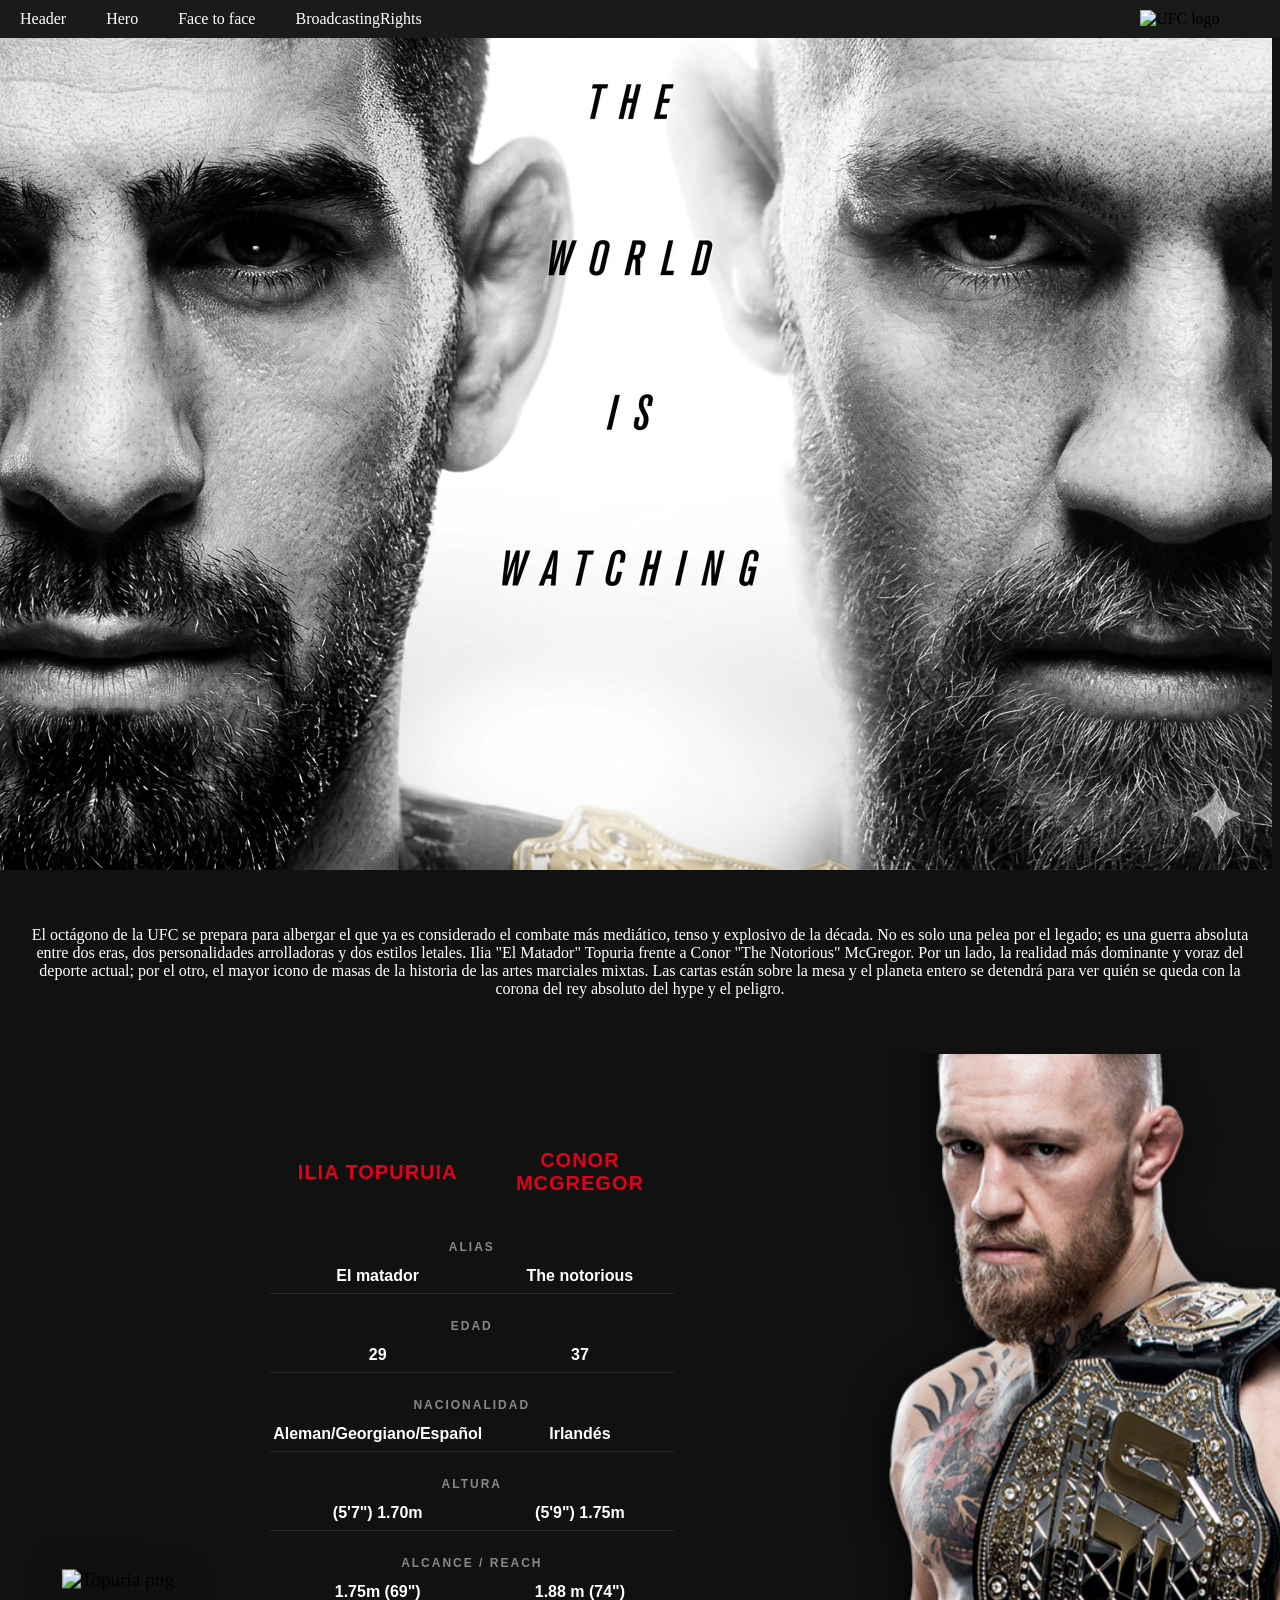
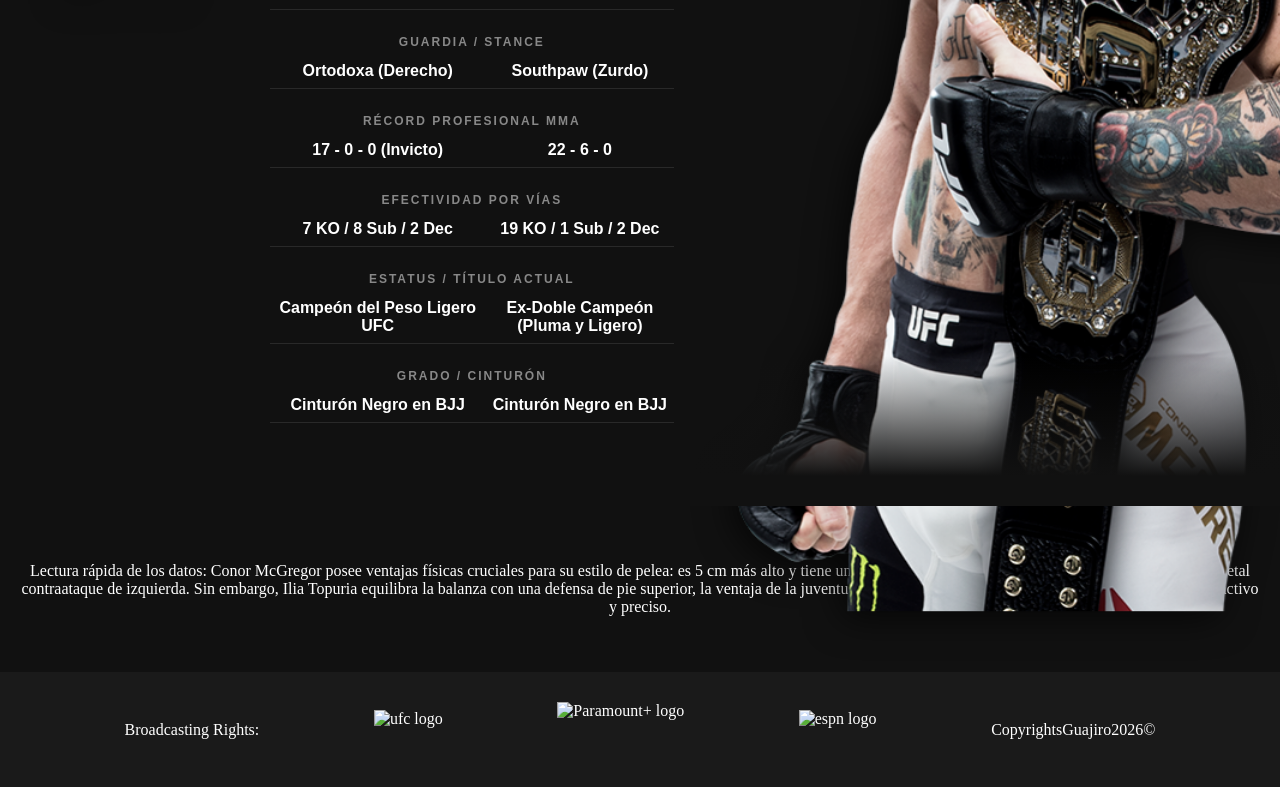
==== index.html @ 89a9b251 "cambio nombre a index" ====
<!DOCTYPE html>
<html lang="en">
<head>
    <meta charset="UTF-8">
    <meta name="viewport" content="width=device-width, initial-scale=1.0">
    <title>UFC Card</title>
    <link rel="stylesheet" href="piel.css">
</head>
<body>
    <header id="header">
        <img src="https://upload.wikimedia.org/wikipedia/commons/9/92/UFC_Logo.svg" alt="UFC logo" width="120">

        <nav class="navegation menu">
            <ul>
                <li><a href="#header">Header</a></li>
                <li><a href="#hero">Hero</a></li>
                <li><a href="#faceToFace">Face to face</a></li>
                <li><a href="#broadcastingRights">BroadcastingRights</a></li>
            </ul>
        </nav>
    </header>

    <main>
        <section id="hero">
            <img src="topuria vs mcgregor card.png" alt="Topuria vs McGregor card">
            <p>
                El octágono de la UFC se prepara para albergar el que ya es considerado el combate más mediático, tenso y explosivo de la década. No es solo una pelea por el legado; es una guerra absoluta entre dos eras, dos personalidades arrolladoras y dos estilos letales. Ilia "El Matador" Topuria frente a Conor "The Notorious" McGregor.

                Por un lado, la realidad más dominante y voraz del deporte actual; por el otro, el mayor icono de masas de la historia de las artes marciales mixtas. Las cartas están sobre la mesa y el planeta entero se detendrá para ver quién se queda con la corona del rey absoluto del hype y el peligro.
            </p>
        </section>

        <section id="faceToFace">
            <div class="contenedor-combate">
                <div class="peleador-izquierda">
                    <img src="Airbrush-IMAGE-ENHANCER-1781177065167-1781177065168.png" alt="Topuria png">
                </div>

                <div class="tabla">
                    <table>
                        <tr>
                            <th>Ilia Topuruia</th>
                            <th>Conor McGregor</th>
                        </tr>
                        <tr>
                            <td colspan="2" class="titulo-dato">Alias</td>
                        </tr>
                        <tr>
                            <td>El matador</td>
                            <td>The notorious</td>
                        </tr>
                        <tr>
                            <td colspan="2" class="titulo-dato">Edad</td>
                        </tr>
                        <tr>
                            <td>29</td>
                            <td>37</td>
                        </tr>
                        <tr>
                            <td colspan="2" class="titulo-dato">Nacionalidad</td>
                        </tr>
                        <tr>
                            <td>Aleman/Georgiano/Español</td>
                            <td>Irlandés</td>
                        </tr>
                        <tr>
                            <td colspan="2" class="titulo-dato">Altura</td>
                        </tr>
                        <tr>
                            <td>(5'7") 1.70m</td>
                            <td>(5'9") 1.75m</td>
                        </tr>
                        <tr>
                            <td colspan="2" class="titulo-dato">Alcance / Reach</td>
                        </tr>
                        <tr>
                            <td>1.75m (69")</td>
                            <td>1.88 m (74")</td>
                        </tr>
                        <tr>
                            <td colspan="2" class="titulo-dato">Guardia / Stance</td>
                        </tr>
                        <tr>
                            <td>Ortodoxa (Derecho)</td>
                            <td>Southpaw (Zurdo)</td>
                        </tr>
                        <tr>
                            <td colspan="2" class="titulo-dato">Récord Profesional MMA</td>
                        </tr>
                        <tr>
                            <td>17 - 0 - 0 (Invicto)</td>
                            <td>22 - 6 - 0</td>
                        </tr>
                        <tr>
                            <td colspan="2" class="titulo-dato">Efectividad por Vías</td>
                        </tr>
                        <tr>
                            <td>7 KO / 8 Sub / 2 Dec</td>
                            <td>19 KO / 1 Sub / 2 Dec</td>
                        </tr>
                        <tr>
                            <td colspan="2" class="titulo-dato">Estatus / Título Actual</td>
                        </tr>
                        <tr>
                            <td>Campeón del Peso Ligero UFC</td>
                            <td>Ex-Doble Campeón (Pluma y Ligero)</td>
                        </tr>
                        <tr>
                            <td colspan="2" class="titulo-dato">Grado / Cinturón</td>
                        </tr>
                        <tr>
                            <td>Cinturón Negro en BJJ</td>
                            <td>Cinturón Negro en BJJ </td>
                        </tr>
                        
                    </table>
                </div>

                <div class="peleador-derecha">
                    <img src="conor_mcgregor_PNG10.png" alt="McGregor png">
                </div>
            </div>
            
            <div class="resumen">
                <p>
                Lectura rápida de los datos: Conor McGregor posee ventajas físicas cruciales para su estilo de pelea: es 5 cm más alto y tiene una enorme ventaja de alcance de 13 cm, lo que potencia su letal contraataque de izquierda. Sin embargo, Ilia Topuria equilibra la balanza con una defensa de pie superior, la ventaja de la juventud (8 años menor) y un arsenal de lucha infinitamente más activo y preciso.
                </p>
            </div>
                
        </section>
    </main>
    <footer>
        <section id="broadcastingRights">
            <p>Broadcasting Rights:</p>
            <img src="https://upload.wikimedia.org/wikipedia/commons/9/92/UFC_Logo.svg" alt="ufc logo">
            <img src="https://upload.wikimedia.org/wikipedia/commons/a/a5/Paramount_Plus.svg" alt="Paramount+ logo">
            <img src="https://upload.wikimedia.org/wikipedia/commons/thumb/2/2f/ESPN_wordmark.svg/1280px-ESPN_wordmark.svg.png" alt="espn logo">

            <p>CopyrightsGuajiro2026©</p>
        </section>
    </footer>
    
</body>
</html>
---- piel.css ----
body {
    background-color: #111;
    margin: 0; 
}

#header {
    display: flex;
    flex-direction: row-reverse;
    justify-content: space-between;
    background-color: #1a1a1a;
    align-items: center;
    padding: 10px 20px;
}

#header .navegation ul {
    display: flex;
    list-style: none;
    gap: 40px;
    margin: 0;
    padding: 0;
}

#header .navegation a {
    text-decoration: none;
    color: white;
}

#hero img {
    max-width: 100%;
    height: auto;
    display: block;
    margin: 0px;
}

#hero p {
    padding: 40px 20px;
    text-align: center;
    color: white;
}

#faceToFace {
    position: relative;
    overflow: hidden;
}

.contenedor-combate {
    display: flex;
    align-items: center;
    justify-content: space-around;
    position: relative;
}


.contenedor-combate::after {
    content: "";
    position: absolute;
    bottom: 0;
    left: 0;
    width: 100%;
    height: 150px;
    background: linear-gradient(to top, #111 20%, transparent 100%);
    pointer-events: none;
    z-index: 1;
}


.peleador-izquierda, .peleador-derecha {
    flex: 1;
    display: flex;
    justify-content: center;
    align-items: flex-end;
    z-index: 1;
}

.peleador-izquierda img {
    transform: scale(1.2) translateX(-15%);
    filter: drop-shadow(5px 5px 15px rgba(0,0,0,0.7));
}

.peleador-derecha img {
    transform: scale(1.2) translateX(15%);
    filter: drop-shadow(-5px 5px 15px rgba(0,0,0,0.7));
}

.tabla {
    flex: 1.5;
    z-index: 2;
}

.tabla table {
    width: 100%;
    border-collapse: collapse;
    color: #fff;
    text-align: center;
    font-family: sans-serif;
}

.tabla td, .tabla th {
    padding: 12px;
}

.tabla th {
    color: #e2011a;
    font-size: 20px;
    letter-spacing: 1px;
    text-transform: uppercase;
    padding-bottom: 20px;
}

.tabla .titulo-dato {
    font-weight: 800;
    text-transform: uppercase;
    color: #888;
    font-size: 12px;
    letter-spacing: 2px;
    padding-top: 25px;
    padding-bottom: 5px;
}

.tabla td:not(.titulo-dato) {
    font-size: 16px;
    font-weight: bold;
    color: #fff;
    padding: 8px 0;
    border-bottom: 1px solid rgba(255, 255, 255, 0.1);
}

.resumen {
    padding: 40px 20px;
    text-align: center;
    color: white;
}

#broadcastingRights {
    display: flex;
    justify-content: space-evenly;
    align-items: center;
    background-color: #1a1a1a;
    color: white;
    padding: 30px 10px;
}

#broadcastingRights img {
    height: 40px;
    width: auto;
}

#broadcastingRights img[alt="Paramount+ logo"] {
    height: 55px;
}
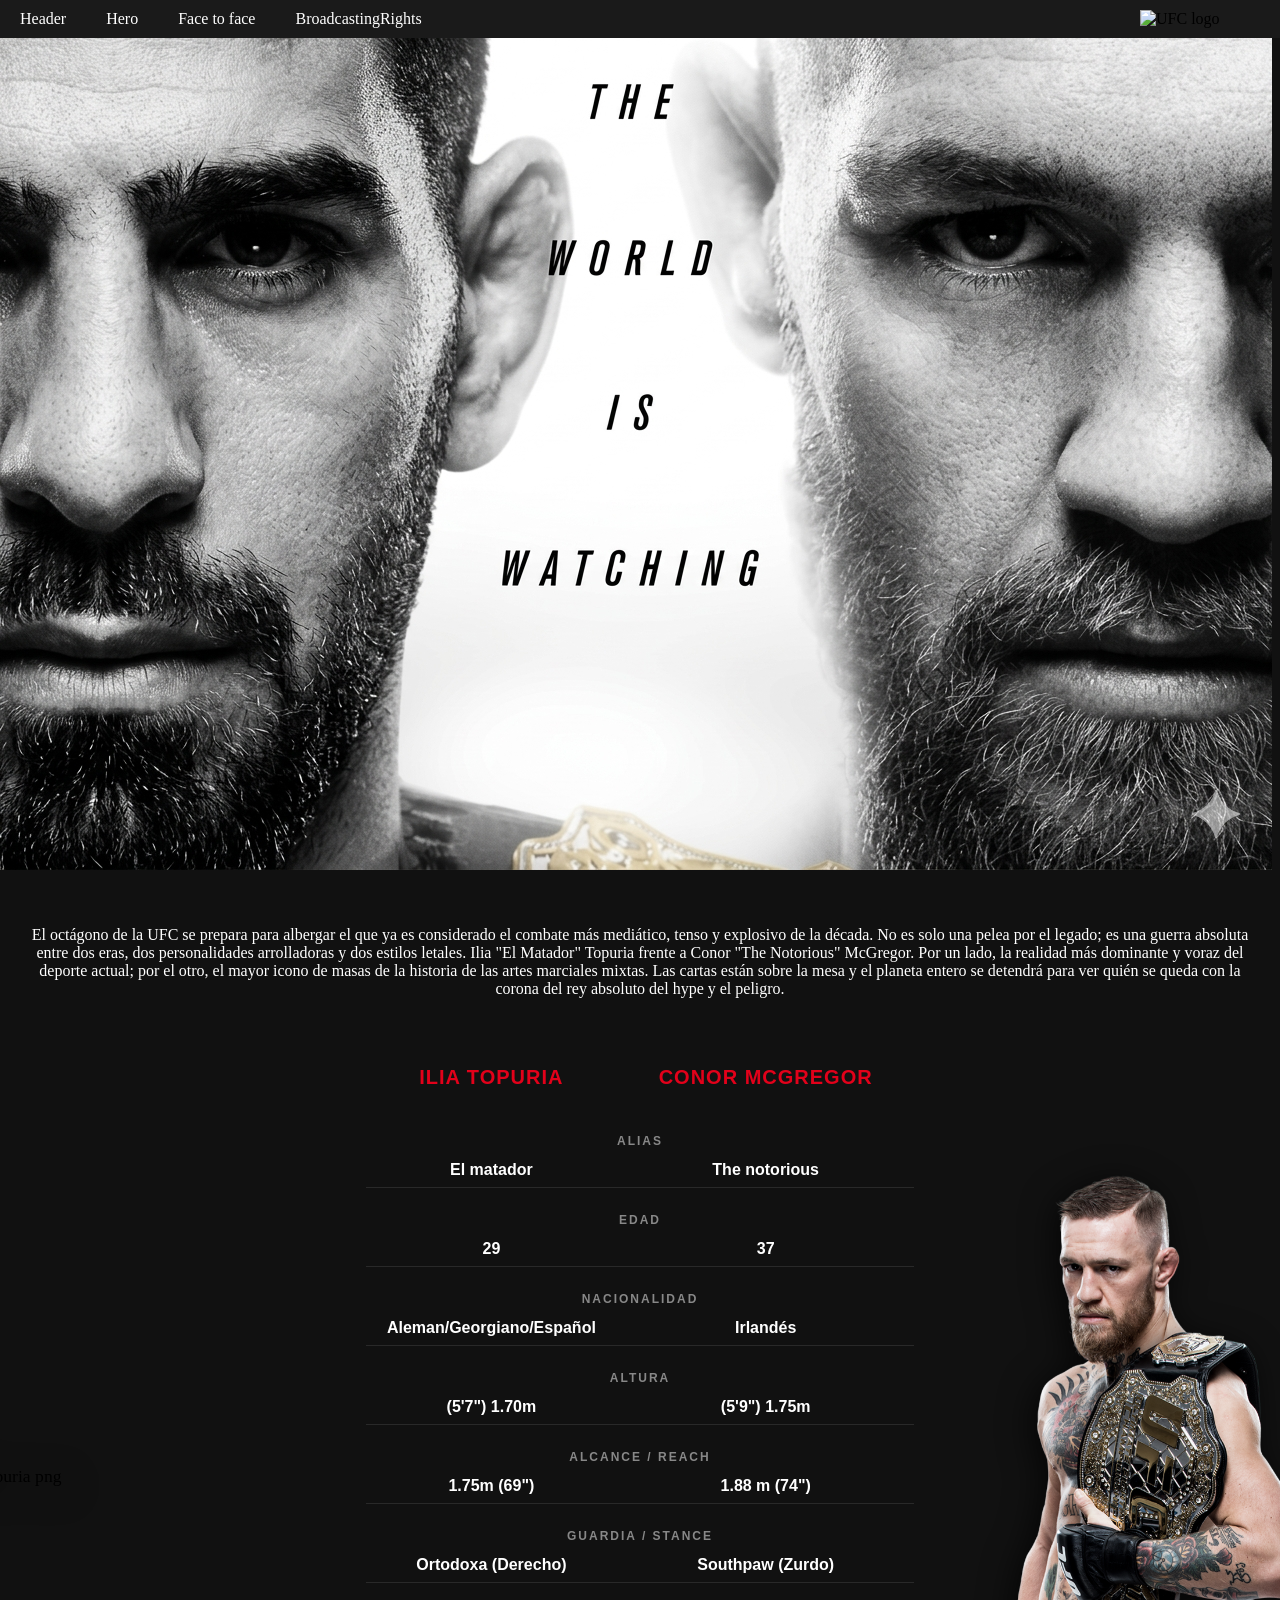
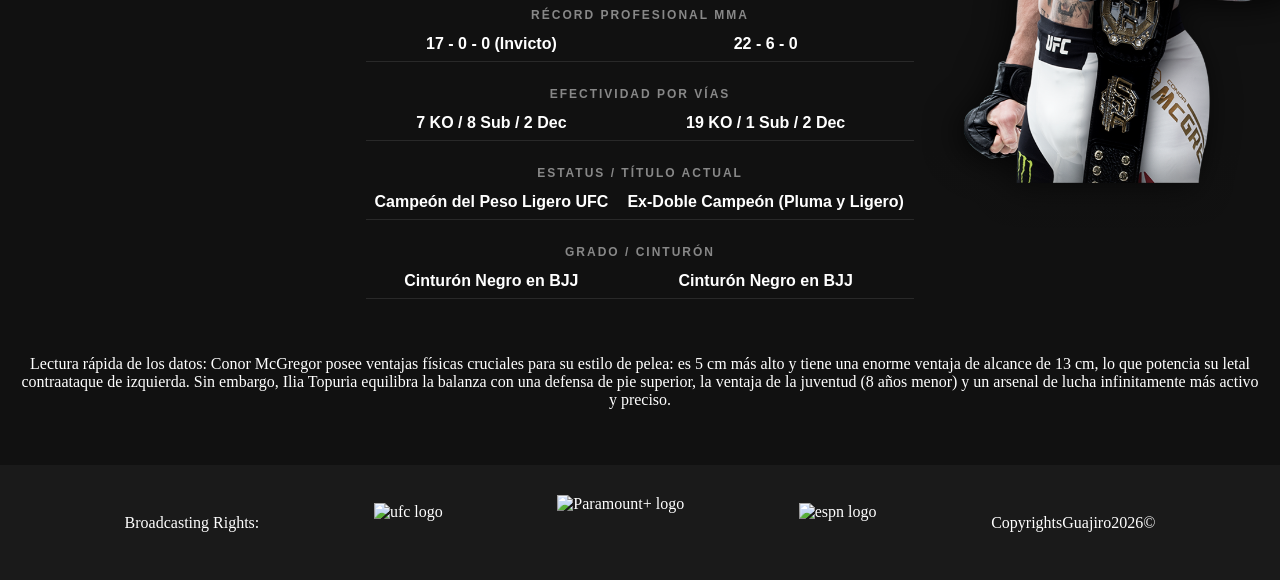
==== commit 0f85d1c8: "mejorar posicion imagenes" ====
--- a/index.html
+++ b/index.html
@@ -39,7 +39,7 @@
                 <div class="tabla">
                     <table>
                         <tr>
-                            <th>Ilia Topuruia</th>
+                            <th>Ilia Topuria</th>
                             <th>Conor McGregor</th>
                         </tr>
                         <tr>
--- a/piel.css
+++ b/piel.css
@@ -72,14 +72,22 @@
     z-index: 1;
 }
 
+.peleador-izquierda img, .peleador-derecha img{
+    width: 100%;
+    max-width: 340px;
+    height: auto;
+    display: block;
+}
+
 .peleador-izquierda img {
-    transform: scale(1.2) translateX(-15%);
+    transform: scale(1.1) translateX(-10%);
     filter: drop-shadow(5px 5px 15px rgba(0,0,0,0.7));
 }
 
 .peleador-derecha img {
-    transform: scale(1.2) translateX(15%);
+    transform: scale(1.1) translateX(10%);
     filter: drop-shadow(-5px 5px 15px rgba(0,0,0,0.7));
+    max-width: 320px;
 }
 
 .tabla {
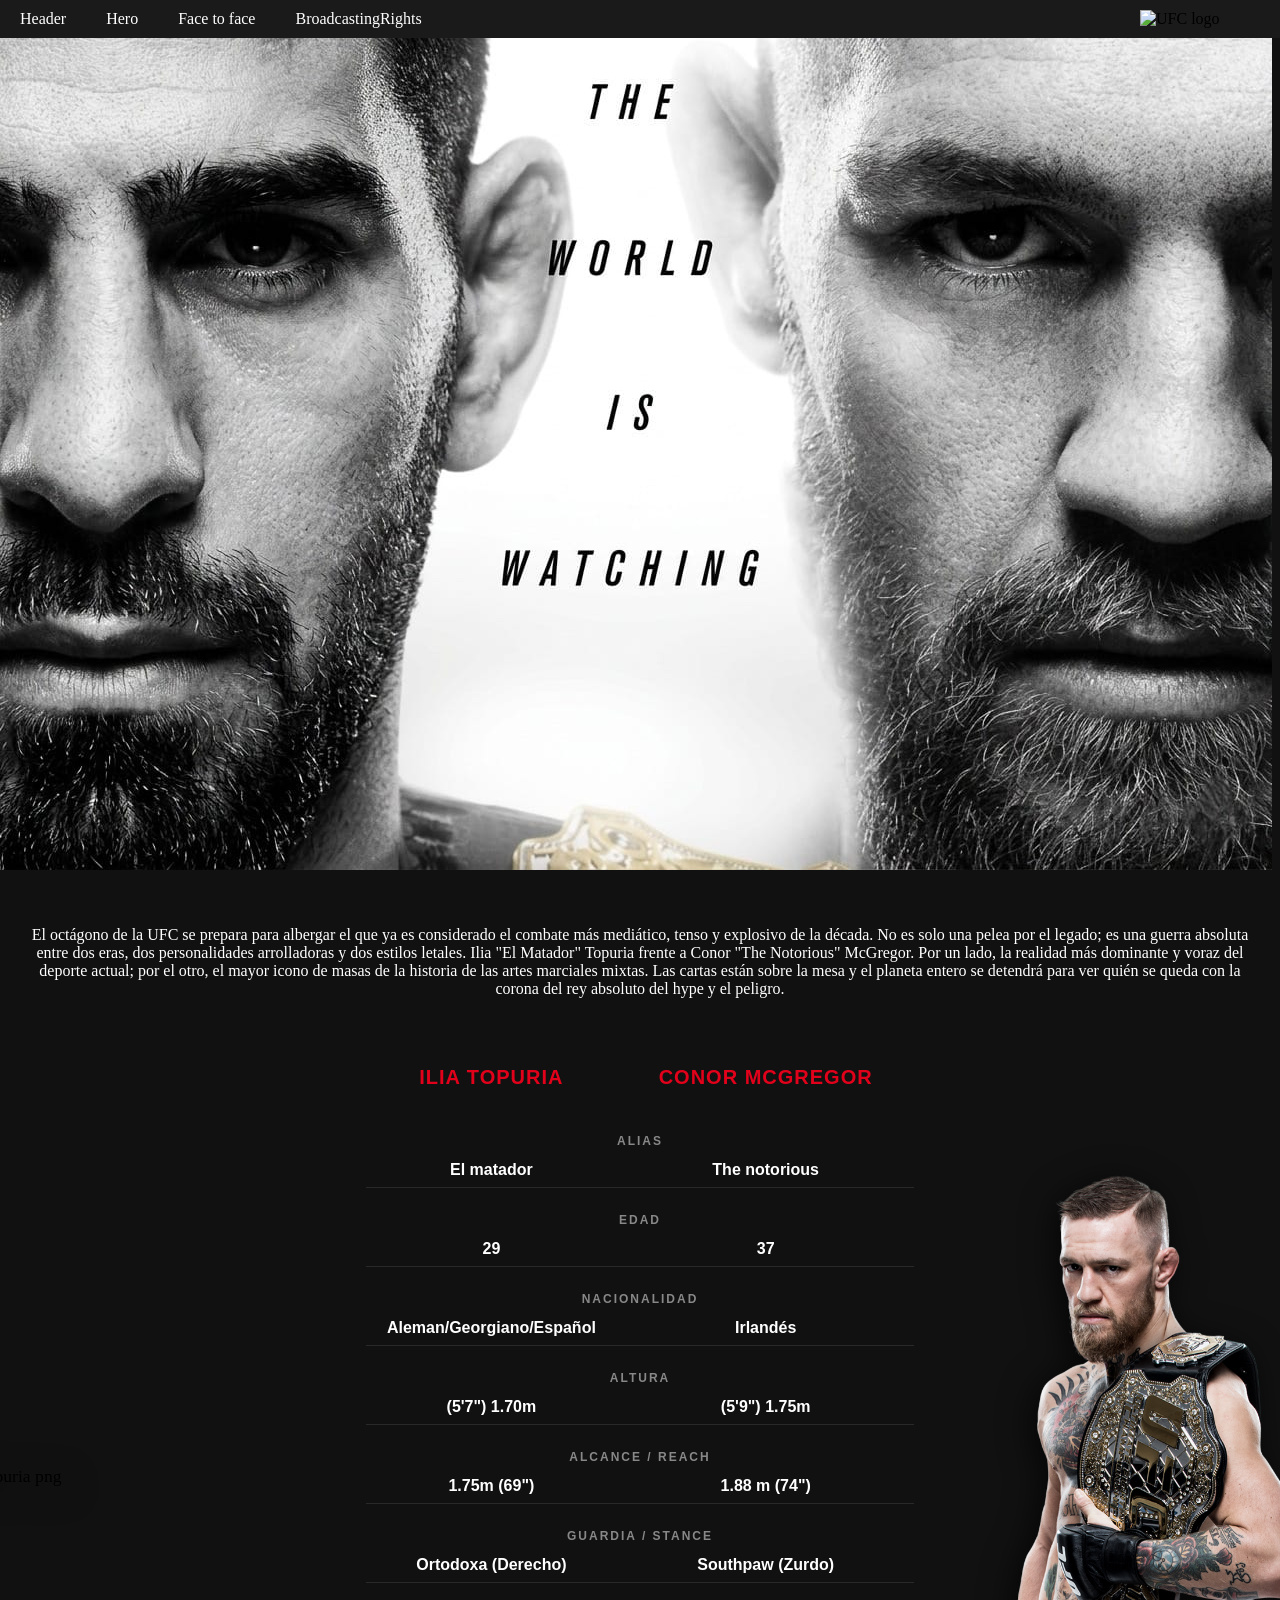
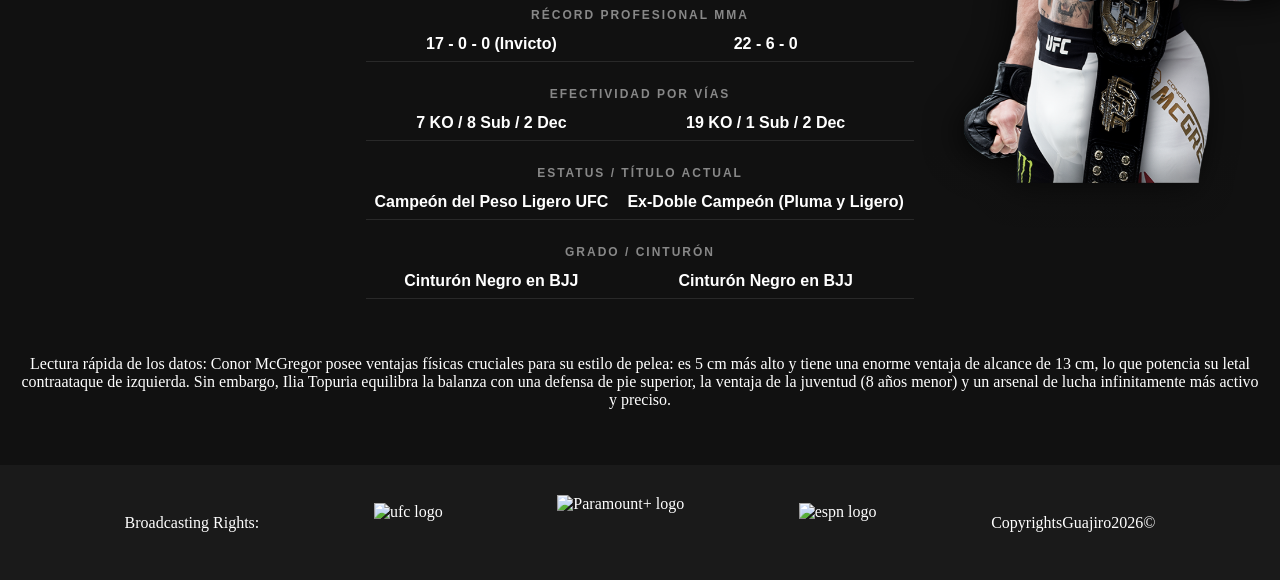
==== commit 93c9f264: "quitar logo gemini card" ====
--- a/index.html
+++ b/index.html
@@ -22,7 +22,7 @@
 
     <main>
         <section id="hero">
-            <img src="topuria vs mcgregor card.png" alt="Topuria vs McGregor card">
+            <img src="card topuria vs mcgregor.jpg" alt="Topuria vs McGregor card">
             <p>
                 El octágono de la UFC se prepara para albergar el que ya es considerado el combate más mediático, tenso y explosivo de la década. No es solo una pelea por el legado; es una guerra absoluta entre dos eras, dos personalidades arrolladoras y dos estilos letales. Ilia "El Matador" Topuria frente a Conor "The Notorious" McGregor.
 
--- a/piel.css
+++ b/piel.css
@@ -155,4 +155,15 @@
 
 #broadcastingRights img[alt="Paramount+ logo"] {
     height: 55px;
+}
+
+@media (max-width: 900px) {
+    .contenedor-combate {
+        flex-direction: column; /* Apila los elementos en vertical en pantallas pequeñas */
+    }
+    
+    .peleador-izquierda img, .peleador-derecha img {
+        max-width: 300px; /* Achica los peleadores en el celular */
+        transform: scale(1) translateX(0); /* Quita el desplazamiento lateral para que no se salgan de la pantalla */
+    }
 }
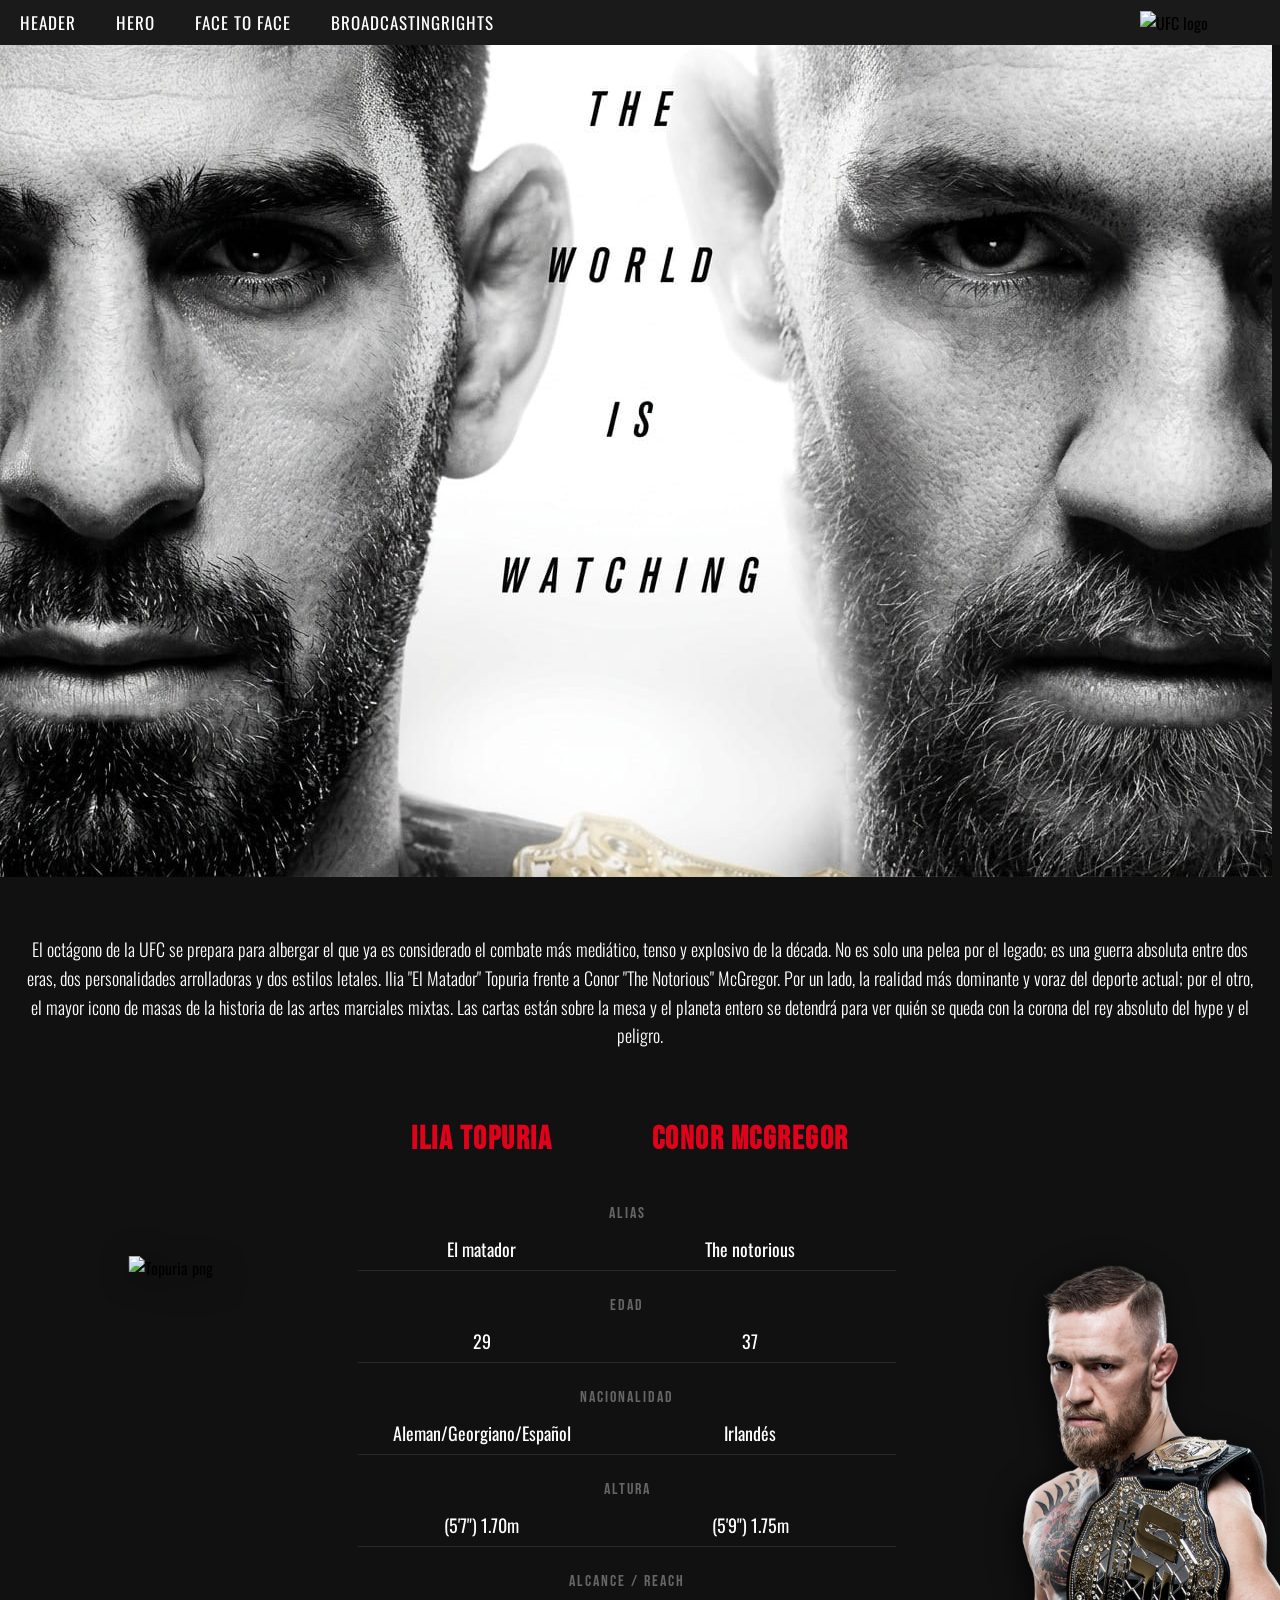
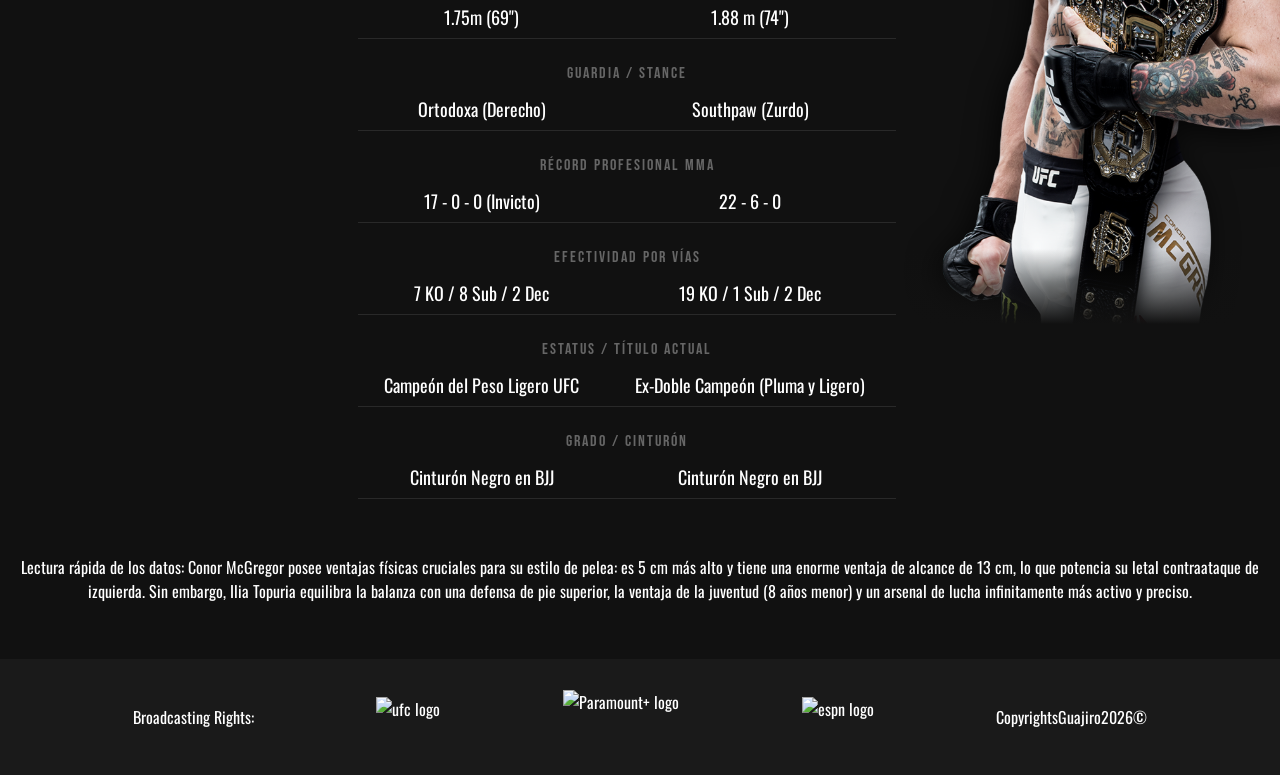
==== commit cf7608b1: "arreglo de fonts" ====
--- a/index.html
+++ b/index.html
@@ -131,7 +131,7 @@
     </main>
     <footer>
         <section id="broadcastingRights">
-            <p>Broadcasting Rights:</p>
+            <p class="encode-sans-condensed-semibold">Broadcasting Rights:</p>
             <img src="https://upload.wikimedia.org/wikipedia/commons/9/92/UFC_Logo.svg" alt="ufc logo">
             <img src="https://upload.wikimedia.org/wikipedia/commons/a/a5/Paramount_Plus.svg" alt="Paramount+ logo">
             <img src="https://upload.wikimedia.org/wikipedia/commons/thumb/2/2f/ESPN_wordmark.svg/1280px-ESPN_wordmark.svg.png" alt="espn logo">
--- a/piel.css
+++ b/piel.css
@@ -1,6 +1,9 @@
+@import url('https://fonts.googleapis.com/css2?family=Bebas+Neue&family=Oswald:wght@300;400;700&display=swap');
+
 body {
     background-color: #111;
-    margin: 0; 
+    margin: 0;
+    font-family: 'Oswald', sans-serif; 
 }
 
 #header {
@@ -23,6 +26,10 @@
 #header .navegation a {
     text-decoration: none;
     color: white;
+    font-family: 'Oswald', sans-serif;
+    font-size: 17px;
+    letter-spacing: 1px;
+    text-transform: uppercase;
 }
 
 #hero img {
@@ -36,6 +43,9 @@
     padding: 40px 20px;
     text-align: center;
     color: white;
+    font-weight: 300;
+    font-size: 18px;
+    line-height: 1.6;
 }
 
 #faceToFace {
@@ -57,10 +67,10 @@
     bottom: 0;
     left: 0;
     width: 100%;
-    height: 150px;
-    background: linear-gradient(to top, #111 20%, transparent 100%);
+    height: 250px;
+    background: linear-gradient(to top, #111 70%, transparent 100%);
     pointer-events: none;
-    z-index: 1;
+    z-index: 2;
 }
 
 
@@ -69,30 +79,33 @@
     display: flex;
     justify-content: center;
     align-items: flex-end;
+    height: 580px;
+    position: relative;
     z-index: 1;
 }
 
 .peleador-izquierda img, .peleador-derecha img{
-    width: 100%;
-    max-width: 340px;
-    height: auto;
+    width: auto;
+    max-width: none;
+    object-fit: cover;
     display: block;
 }
 
 .peleador-izquierda img {
-    transform: scale(1.1) translateX(-10%);
+    height: 110%;
+    transform: translateX(-10%) translateY(0%);
     filter: drop-shadow(5px 5px 15px rgba(0,0,0,0.7));
 }
 
 .peleador-derecha img {
-    transform: scale(1.1) translateX(10%);
+    height: 115%;
+    transform: translateX(10%) translateY(5%);
     filter: drop-shadow(-5px 5px 15px rgba(0,0,0,0.7));
-    max-width: 320px;
 }
 
 .tabla {
     flex: 1.5;
-    z-index: 2;
+    z-index: 3;
 }
 
 .tabla table {
@@ -109,25 +122,28 @@
 
 .tabla th {
     color: #e2011a;
-    font-size: 20px;
-    letter-spacing: 1px;
+    font-family: 'Bebas Neue', sans-serif;
+    font-size: 32px;
+    letter-spacing: 1.5px;
     text-transform: uppercase;
     padding-bottom: 20px;
 }
 
 .tabla .titulo-dato {
-    font-weight: 800;
+    font-family: 'Bebas Neue', sans-serif;
+    font-weight: 400;
     text-transform: uppercase;
-    color: #888;
-    font-size: 12px;
+    color: #666;
+    font-size: 16px;
     letter-spacing: 2px;
     padding-top: 25px;
     padding-bottom: 5px;
 }
 
 .tabla td:not(.titulo-dato) {
-    font-size: 16px;
-    font-weight: bold;
+    font-family: 'Oswald', sans-serif;
+    font-size: 18px;
+    font-weight: 400;
     color: #fff;
     padding: 8px 0;
     border-bottom: 1px solid rgba(255, 255, 255, 0.1);
@@ -159,11 +175,19 @@
 
 @media (max-width: 900px) {
     .contenedor-combate {
-        flex-direction: column; /* Apila los elementos en vertical en pantallas pequeñas */
+        flex-direction: column;
+        height: auto;
     }
     
+    .peleador-izquierda, .peleador-derecha {
+        height: 400px;
+    }
+
     .peleador-izquierda img, .peleador-derecha img {
-        max-width: 300px; /* Achica los peleadores en el celular */
-        transform: scale(1) translateX(0); /* Quita el desplazamiento lateral para que no se salgan de la pantalla */
+        height: 100%;
+        width: auto;
+        max-width: 100%;
+        transform: translateX(0) translateY(0);
     }
-}+}
+
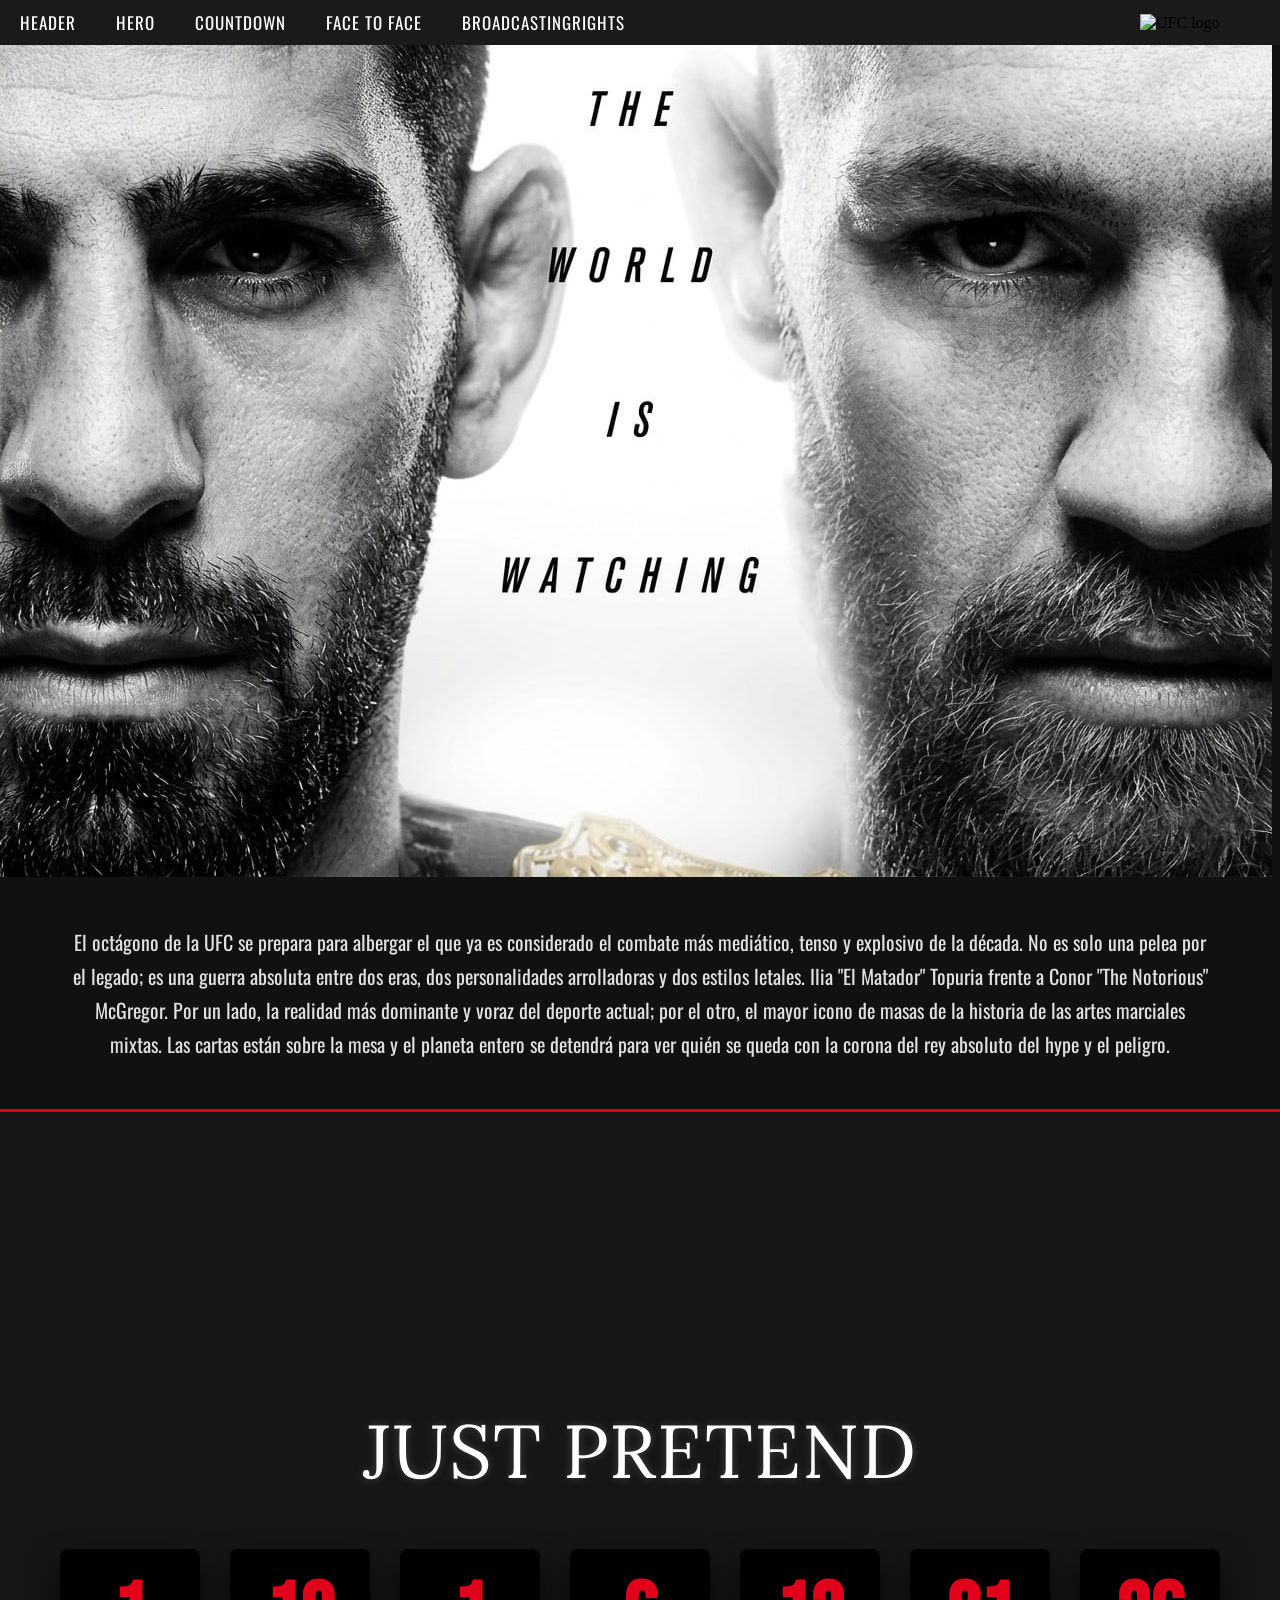
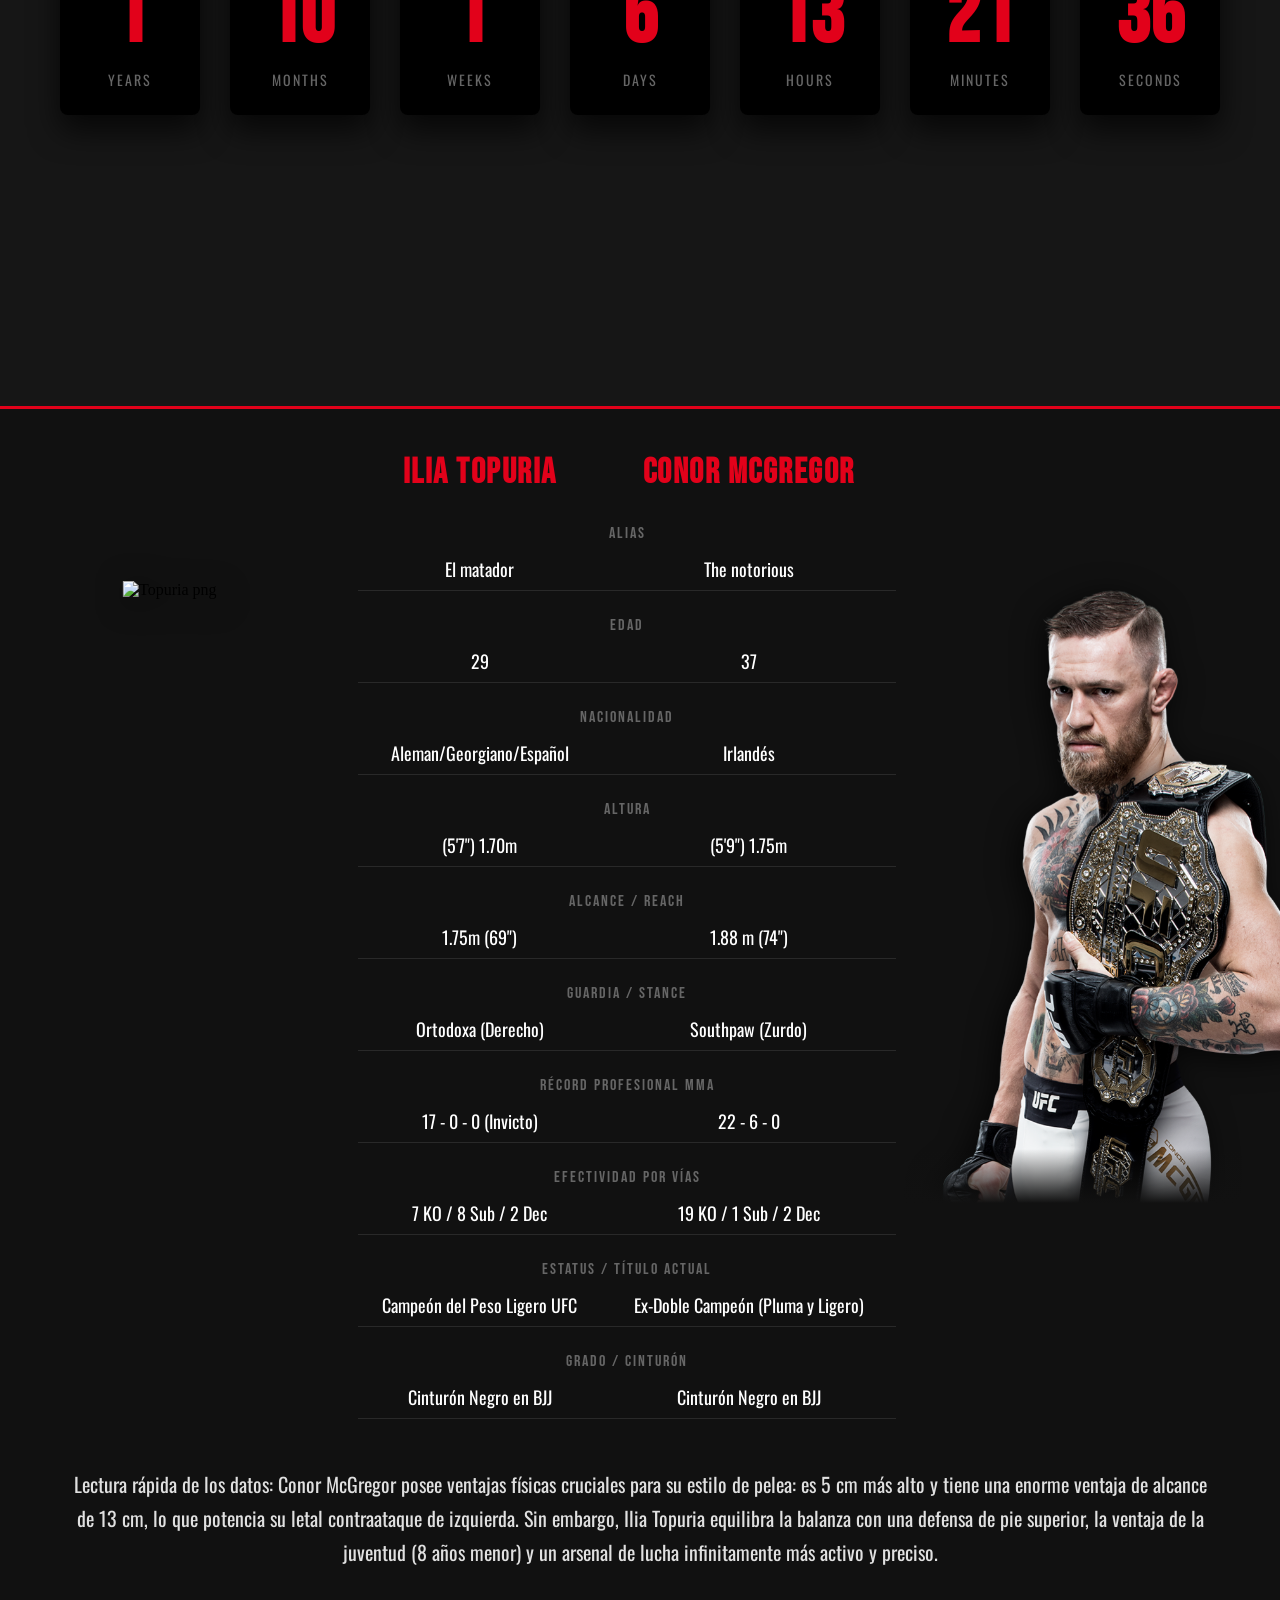
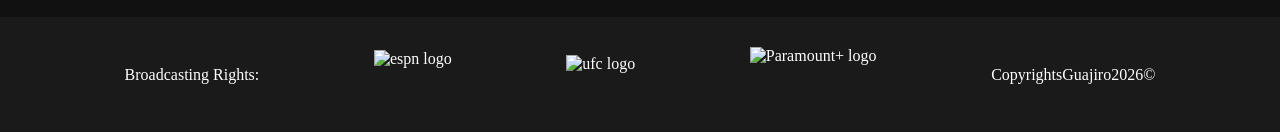
==== commit f26c7e9e: "reloj mejorado" ====
--- a/index.html
+++ b/index.html
@@ -14,6 +14,7 @@
             <ul>
                 <li><a href="#header">Header</a></li>
                 <li><a href="#hero">Hero</a></li>
+                <li><a href="#countdown-section">Countdown</a></li>
                 <li><a href="#faceToFace">Face to face</a></li>
                 <li><a href="#broadcastingRights">BroadcastingRights</a></li>
             </ul>
@@ -28,6 +29,50 @@
 
                 Por un lado, la realidad más dominante y voraz del deporte actual; por el otro, el mayor icono de masas de la historia de las artes marciales mixtas. Las cartas están sobre la mesa y el planeta entero se detendrá para ver quién se queda con la corona del rey absoluto del hype y el peligro.
             </p>
+        </section>
+
+        <section id="countdown-section">
+            <div class="countdown-container">
+                <h2 class="countdown-title">JUST PRETEND</h2>
+
+                <div id="countdown">
+                    <div class="time-block">
+                        <span id="years">00</span>
+                        <p>Years</p>
+                    </div>
+
+                    <div class="time-block">
+                        <span id="months">00</span>
+                        <p>Months</p>
+                    </div>
+
+                    <div class="time-block">
+                        <span id="weeks">00</span>
+                        <p>Weeks</p>
+                    </div>
+
+                    <div class="time-block">
+                        <span id="days">00</span>
+                        <p>Days</p>
+                    </div>
+
+                    <div class="time-block">
+                        <span id="hours">00</span>
+                        <p>Hours</p>
+                    </div>
+
+                    <div class="time-block">
+                        <span id="minutes">00</span>
+                        <p>Minutes</p>
+                    </div>
+
+                    <div class="time-block">
+                        <span id="seconds">00</span>
+                        <p>Seconds</p>
+                    </div>
+                </div>
+            </div>
+            <script src="muscle.js"></script>
         </section>
 
         <section id="faceToFace">
@@ -132,13 +177,12 @@
     <footer>
         <section id="broadcastingRights">
             <p class="encode-sans-condensed-semibold">Broadcasting Rights:</p>
-            <img src="https://upload.wikimedia.org/wikipedia/commons/9/92/UFC_Logo.svg" alt="ufc logo">
-            <img src="https://upload.wikimedia.org/wikipedia/commons/a/a5/Paramount_Plus.svg" alt="Paramount+ logo">
-            <img src="https://upload.wikimedia.org/wikipedia/commons/thumb/2/2f/ESPN_wordmark.svg/1280px-ESPN_wordmark.svg.png" alt="espn logo">
+            <img src="https://www.freepnglogos.com/uploads/espn-png-logo/pn-white-png-logo-18.png" alt="espn logo">
+            <img src="https://pngimg.com/uploads/ufc/ufc_PNG61.png" alt="ufc logo">
+            <img src="https://images-wixmp-ed30a86b8c4ca887773594c2.wixmp.com/f/cd3c7e70-c2ee-4a06-b574-afb2523d6b19/de4vlr0-541893fe-dd27-4d36-8dda-718317e44fad.png?token=eyJ0eXAiOiJKV1QiLCJhbGciOiJIUzI1NiJ9.[base64].nFlQEHlr0bGFf7oIlbrLzSt8xDKpYjsDsy1Kc0e0YT8" alt="Paramount+ logo">
 
             <p>CopyrightsGuajiro2026©</p>
         </section>
     </footer>
     
 </body>
-</html>
--- a/piel.css
+++ b/piel.css
@@ -1,9 +1,8 @@
-@import url('https://fonts.googleapis.com/css2?family=Bebas+Neue&family=Oswald:wght@300;400;700&display=swap');
+@import url('https://fonts.googleapis.com/css2?family=Bebas+Neue&family=Oswald:wght@300;400;700&family=Lora:ital,wght@1,400&display=swap');
 
 body {
     background-color: #111;
     margin: 0;
-    font-family: 'Oswald', sans-serif; 
 }
 
 #header {
@@ -37,15 +36,6 @@
     height: auto;
     display: block;
     margin: 0px;
-}
-
-#hero p {
-    padding: 40px 20px;
-    text-align: center;
-    color: white;
-    font-weight: 300;
-    font-size: 18px;
-    line-height: 1.6;
 }
 
 #faceToFace {
@@ -67,8 +57,8 @@
     bottom: 0;
     left: 0;
     width: 100%;
-    height: 250px;
-    background: linear-gradient(to top, #111 70%, transparent 100%);
+    height: 270px;
+    background: linear-gradient(to top, #111 80%, transparent 100%);
     pointer-events: none;
     z-index: 2;
 }
@@ -123,10 +113,10 @@
 .tabla th {
     color: #e2011a;
     font-family: 'Bebas Neue', sans-serif;
-    font-size: 32px;
+    font-size: 35px;
     letter-spacing: 1.5px;
     text-transform: uppercase;
-    padding-bottom: 20px;
+    padding-bottom: 5px;
 }
 
 .tabla .titulo-dato {
@@ -149,10 +139,15 @@
     border-bottom: 1px solid rgba(255, 255, 255, 0.1);
 }
 
-.resumen {
-    padding: 40px 20px;
+#hero p, .resumen p {
+    font-family: 'Oswald', sans-serif;
+    font-size: 20px;
+    font-weight: 400;
+    line-height: 1.7;
+    color: #e0e0e0;
+    max-width: 71rem;
+    margin: 3rem auto;
     text-align: center;
-    color: white;
 }
 
 #broadcastingRights {
@@ -165,12 +160,15 @@
 }
 
 #broadcastingRights img {
-    height: 40px;
+    height: 50px;
     width: auto;
 }
 
 #broadcastingRights img[alt="Paramount+ logo"] {
     height: 55px;
+}
+#broadcastingRights img[alt="ufc logo"] {
+    height: 40px;
 }
 
 @media (max-width: 900px) {
@@ -191,3 +189,63 @@
     }
 }
 
+.countdown-container {
+    text-align: center;
+    background-color: #161616;
+    border-top: 3px solid #e2011a;
+    border-bottom: 3px solid #e2011a;
+    min-height: 100vh;
+    display: flex;
+    flex-direction: column;
+    justify-content: center;
+    align-items: center;
+    gap: 50px;
+    padding: 2rem 1rem;
+    box-sizing: border-box;
+    margin: 30px 0;
+}
+
+.countdown-title {
+    color: #ffffff;
+    font-family: 'Lora', sans-serif;
+    font-size: 75px;
+    letter-spacing: 1px;
+    font-weight: 400;
+    margin: 0;
+    text-shadow: 0 0 10px rgba(255, 255, 255, 0.2);
+}
+
+#countdown {
+    display: flex;
+    justify-content: center;
+    flex-wrap: wrap;
+    gap: 30px;
+    max-width: 1200px;
+    width: 100%;
+}
+
+.time-block {
+    background-color: #000000;
+    padding: 25px 20px;
+    border-radius: 8px;
+    min-width: 100px;
+    box-shadow: 0px 15px 30px rgba(0, 0, 0, 0.7);
+}
+
+.time-block span {
+    font-family: 'Bebas Neue', sans-serif;
+    font-size: 85px;
+    color: #e2011a;
+    display: block;
+    line-height: 1;
+    font-weight: bold;
+}
+
+.time-block p {
+    font-family: 'Oswald', sans-serif;
+    font-size: 14px;
+    text-transform: uppercase;
+    color: #666666;
+    margin: 10px 0 0 0;
+    letter-spacing: 2px;
+}
